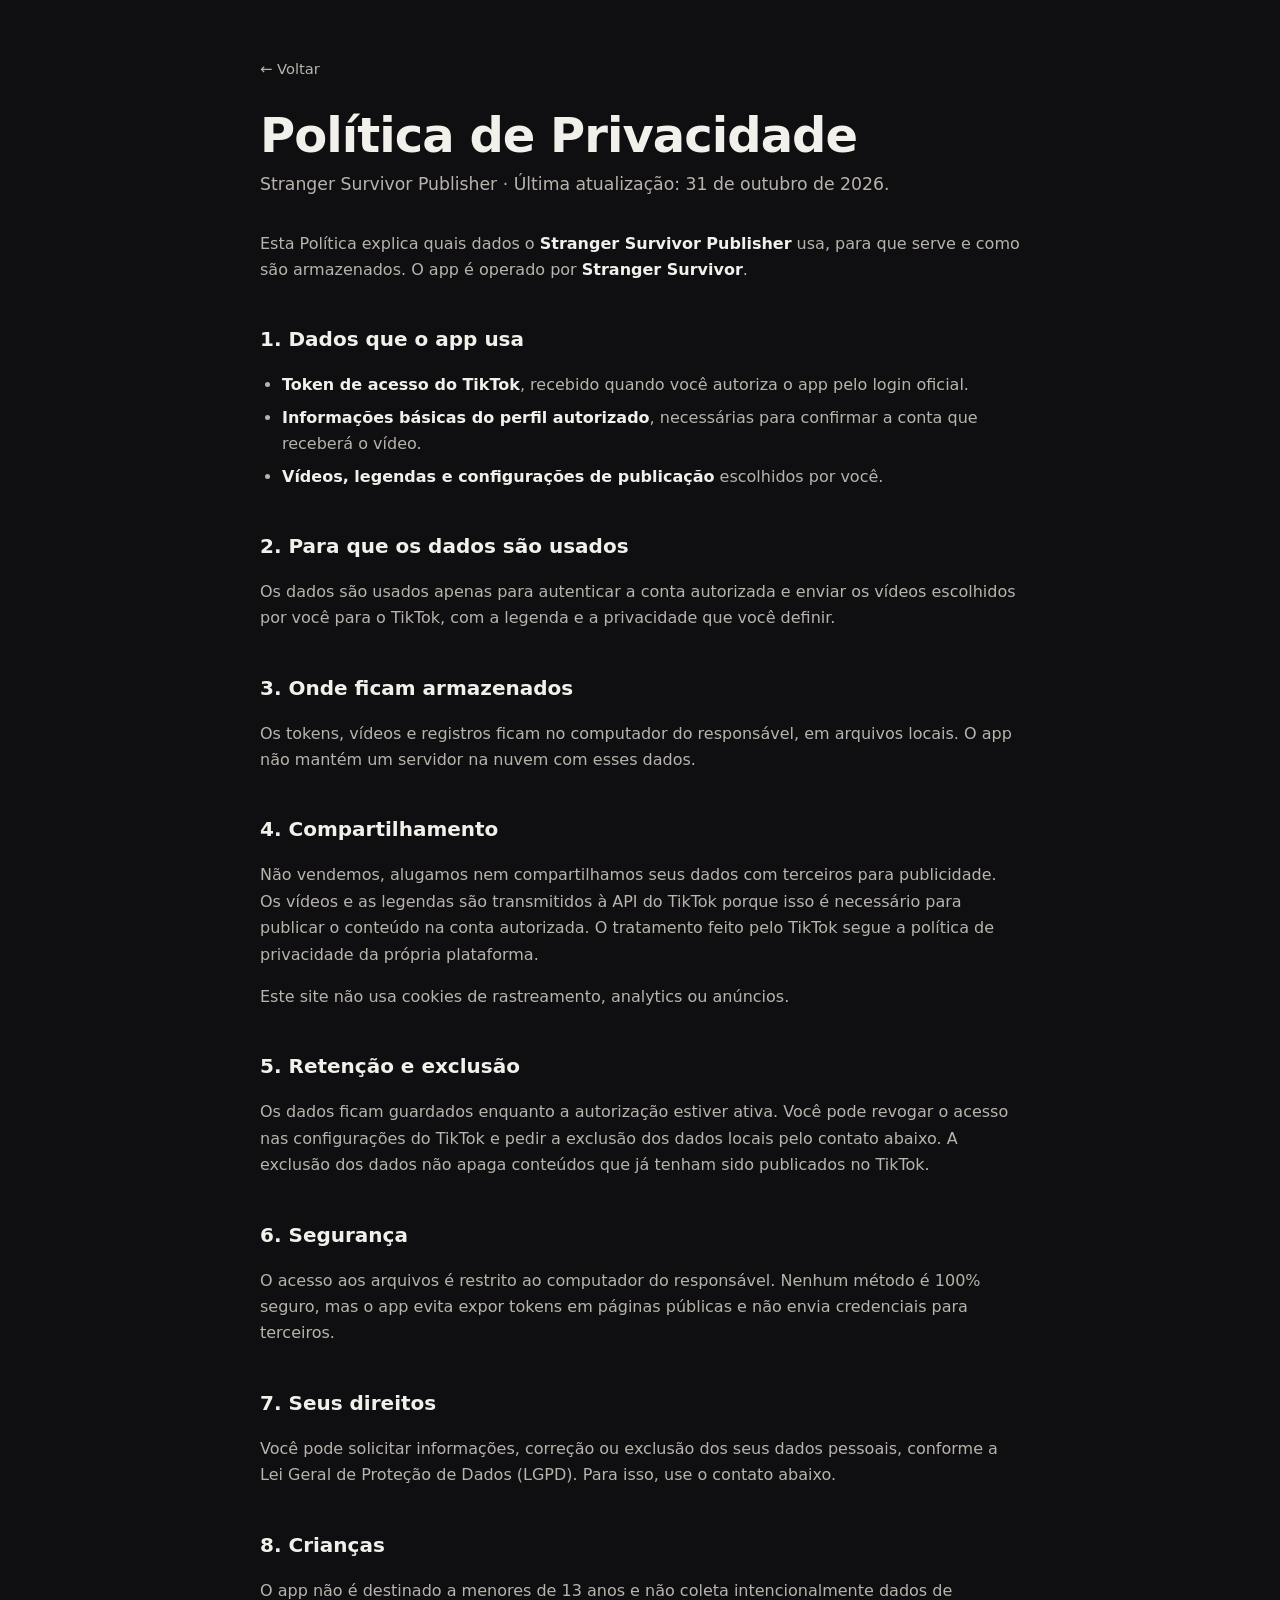
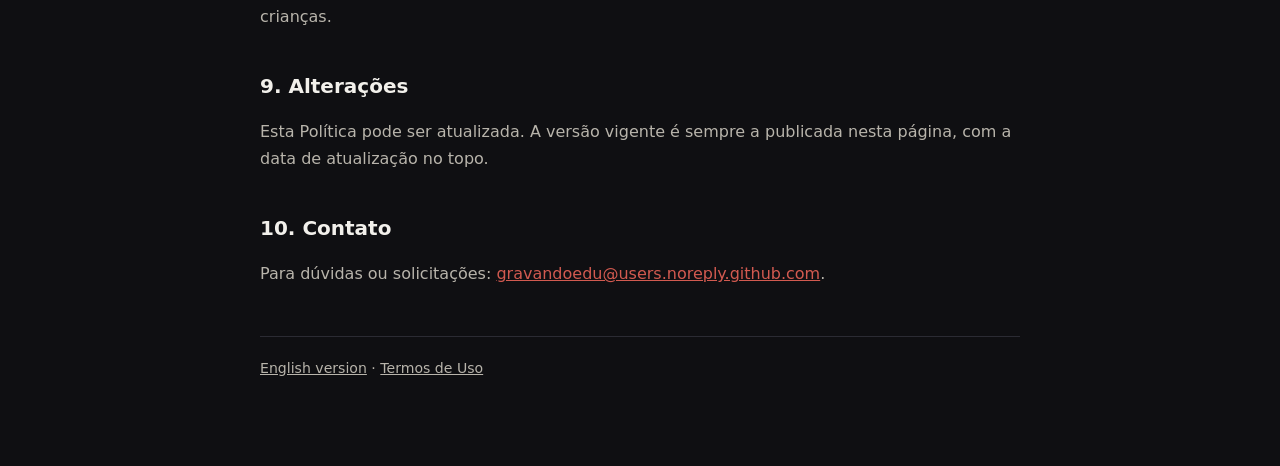
==== privacidade.html @ b1116c4d "site do app do TikTok" ====
<!doctype html>
<html lang="pt-BR">
<head>
  <meta charset="utf-8">
  <meta name="viewport" content="width=device-width, initial-scale=1">
  <meta name="description" content="Política de Privacidade do Stranger Survivor Publisher.">
  <title>Política de Privacidade — Stranger Survivor Publisher</title>
  <link rel="stylesheet" href="styles.css">
</head>
<body>
  <main>
    <a class="voltar" href="index.html">← Voltar</a>
    <h1>Política de Privacidade</h1>
    <p class="tagline">Stranger Survivor Publisher · Última atualização: 31 de outubro de 2026.</p>

    <p>
      Esta Política explica quais dados o <strong>Stranger Survivor Publisher</strong> usa, para que serve e como são
      armazenados. O app é operado por <strong>Stranger Survivor</strong>.
    </p>

    <h2>1. Dados que o app usa</h2>
    <ul>
      <li><strong>Token de acesso do TikTok</strong>, recebido quando você autoriza o app pelo login oficial.</li>
      <li><strong>Informações básicas do perfil autorizado</strong>, necessárias para confirmar a conta que receberá o vídeo.</li>
      <li><strong>Vídeos, legendas e configurações de publicação</strong> escolhidos por você.</li>
    </ul>

    <h2>2. Para que os dados são usados</h2>
    <p>
      Os dados são usados apenas para autenticar a conta autorizada e enviar os vídeos escolhidos por você
      para o TikTok, com a legenda e a privacidade que você definir.
    </p>

    <h2>3. Onde ficam armazenados</h2>
    <p>
      Os tokens, vídeos e registros ficam no computador do responsável, em arquivos locais. O app não mantém
      um servidor na nuvem com esses dados.
    </p>

    <h2>4. Compartilhamento</h2>
    <p>
      Não vendemos, alugamos nem compartilhamos seus dados com terceiros para publicidade. Os vídeos e as
      legendas são transmitidos à API do TikTok porque isso é necessário para publicar o conteúdo na conta
      autorizada. O tratamento feito pelo TikTok segue a política de privacidade da própria plataforma.
    </p>
    <p>
      Este site não usa cookies de rastreamento, analytics ou anúncios.
    </p>

    <h2>5. Retenção e exclusão</h2>
    <p>
      Os dados ficam guardados enquanto a autorização estiver ativa. Você pode revogar o acesso nas
      configurações do TikTok e pedir a exclusão dos dados locais pelo contato abaixo. A exclusão dos dados
      não apaga conteúdos que já tenham sido publicados no TikTok.
    </p>

    <h2>6. Segurança</h2>
    <p>
      O acesso aos arquivos é restrito ao computador do responsável. Nenhum método é 100% seguro, mas o app
      evita expor tokens em páginas públicas e não envia credenciais para terceiros.
    </p>

    <h2>7. Seus direitos</h2>
    <p>
      Você pode solicitar informações, correção ou exclusão dos seus dados pessoais, conforme a Lei Geral de
      Proteção de Dados (LGPD). Para isso, use o contato abaixo.
    </p>

    <h2>8. Crianças</h2>
    <p>
      O app não é destinado a menores de 13 anos e não coleta intencionalmente dados de crianças.
    </p>

    <h2>9. Alterações</h2>
    <p>
      Esta Política pode ser atualizada. A versão vigente é sempre a publicada nesta página, com a data de
      atualização no topo.
    </p>

    <h2>10. Contato</h2>
    <p>
      Para dúvidas ou solicitações: <a href="mailto:gravandoedu@users.noreply.github.com">gravandoedu@users.noreply.github.com</a>.
    </p>

    <p class="rodape">
      <a href="privacy.html" hreflang="en">English version</a> ·
      <a href="termos.html">Termos de Uso</a>
    </p>
  </main>
</body>
</html>
---- styles.css ----
:root {
  color-scheme: dark;
  --fundo: #0f0f12;
  --painel: #18181d;
  --borda: #2b2b33;
  --texto: #f2f0eb;
  --suave: #b8b4ab;
  --acento: #a8322a;
  --acento-claro: #d25a50;
}

* {
  box-sizing: border-box;
}

body {
  margin: 0;
  background: var(--fundo);
  color: var(--texto);
  font-family: system-ui, -apple-system, "Segoe UI", Roboto, Arial, sans-serif;
  line-height: 1.65;
}

main {
  width: min(760px, 100% - 40px);
  margin: 0 auto;
  padding: 56px 0 72px;
}

.voltar {
  display: inline-block;
  margin-bottom: 28px;
  color: var(--suave);
  font-size: 0.92rem;
  text-decoration: none;
}

.voltar:hover {
  color: var(--texto);
}

h1 {
  margin: 0 0 8px;
  font-size: clamp(2rem, 6vw, 3rem);
  line-height: 1.1;
  letter-spacing: -0.02em;
}

h2 {
  margin: 40px 0 10px;
  font-size: 1.25rem;
  color: var(--texto);
}

p,
li {
  color: var(--suave);
}

strong {
  color: var(--texto);
}

a {
  color: var(--acento-claro);
}

a:hover {
  color: var(--texto);
}

a:focus-visible {
  outline: 2px solid var(--acento-claro);
  outline-offset: 3px;
}

.tagline {
  margin: 0 0 32px;
  color: var(--suave);
  font-size: 1.08rem;
}

.cartao {
  margin: 24px 0;
  padding: 24px;
  border: 1px solid var(--borda);
  border-radius: 14px;
  background: var(--painel);
}

.cartao h2 {
  margin-top: 0;
}

.acoes {
  display: flex;
  flex-wrap: wrap;
  gap: 12px;
  margin-top: 28px;
}

.botao {
  display: inline-block;
  padding: 12px 18px;
  border: 1px solid var(--acento);
  border-radius: 10px;
  background: var(--acento);
  color: #fff;
  font-weight: 600;
  text-decoration: none;
}

.botao:hover {
  background: var(--acento-claro);
  border-color: var(--acento-claro);
  color: #fff;
}

.botao.secundario {
  background: transparent;
  border-color: var(--borda);
  color: var(--texto);
}

.botao.secundario:hover {
  border-color: var(--acento-claro);
}

ul {
  padding-left: 22px;
}

li + li {
  margin-top: 6px;
}

.rodape {
  margin-top: 48px;
  padding-top: 20px;
  border-top: 1px solid var(--borda);
  color: var(--suave);
  font-size: 0.88rem;
}

.rodape a {
  color: var(--suave);
}

.idiomas {
  display: flex;
  gap: 14px;
  margin-top: 10px;
  font-size: 0.9rem;
}

code {
  padding: 2px 6px;
  border: 1px solid var(--borda);
  border-radius: 6px;
  background: #111114;
  color: var(--texto);
  font-size: 0.9em;
}
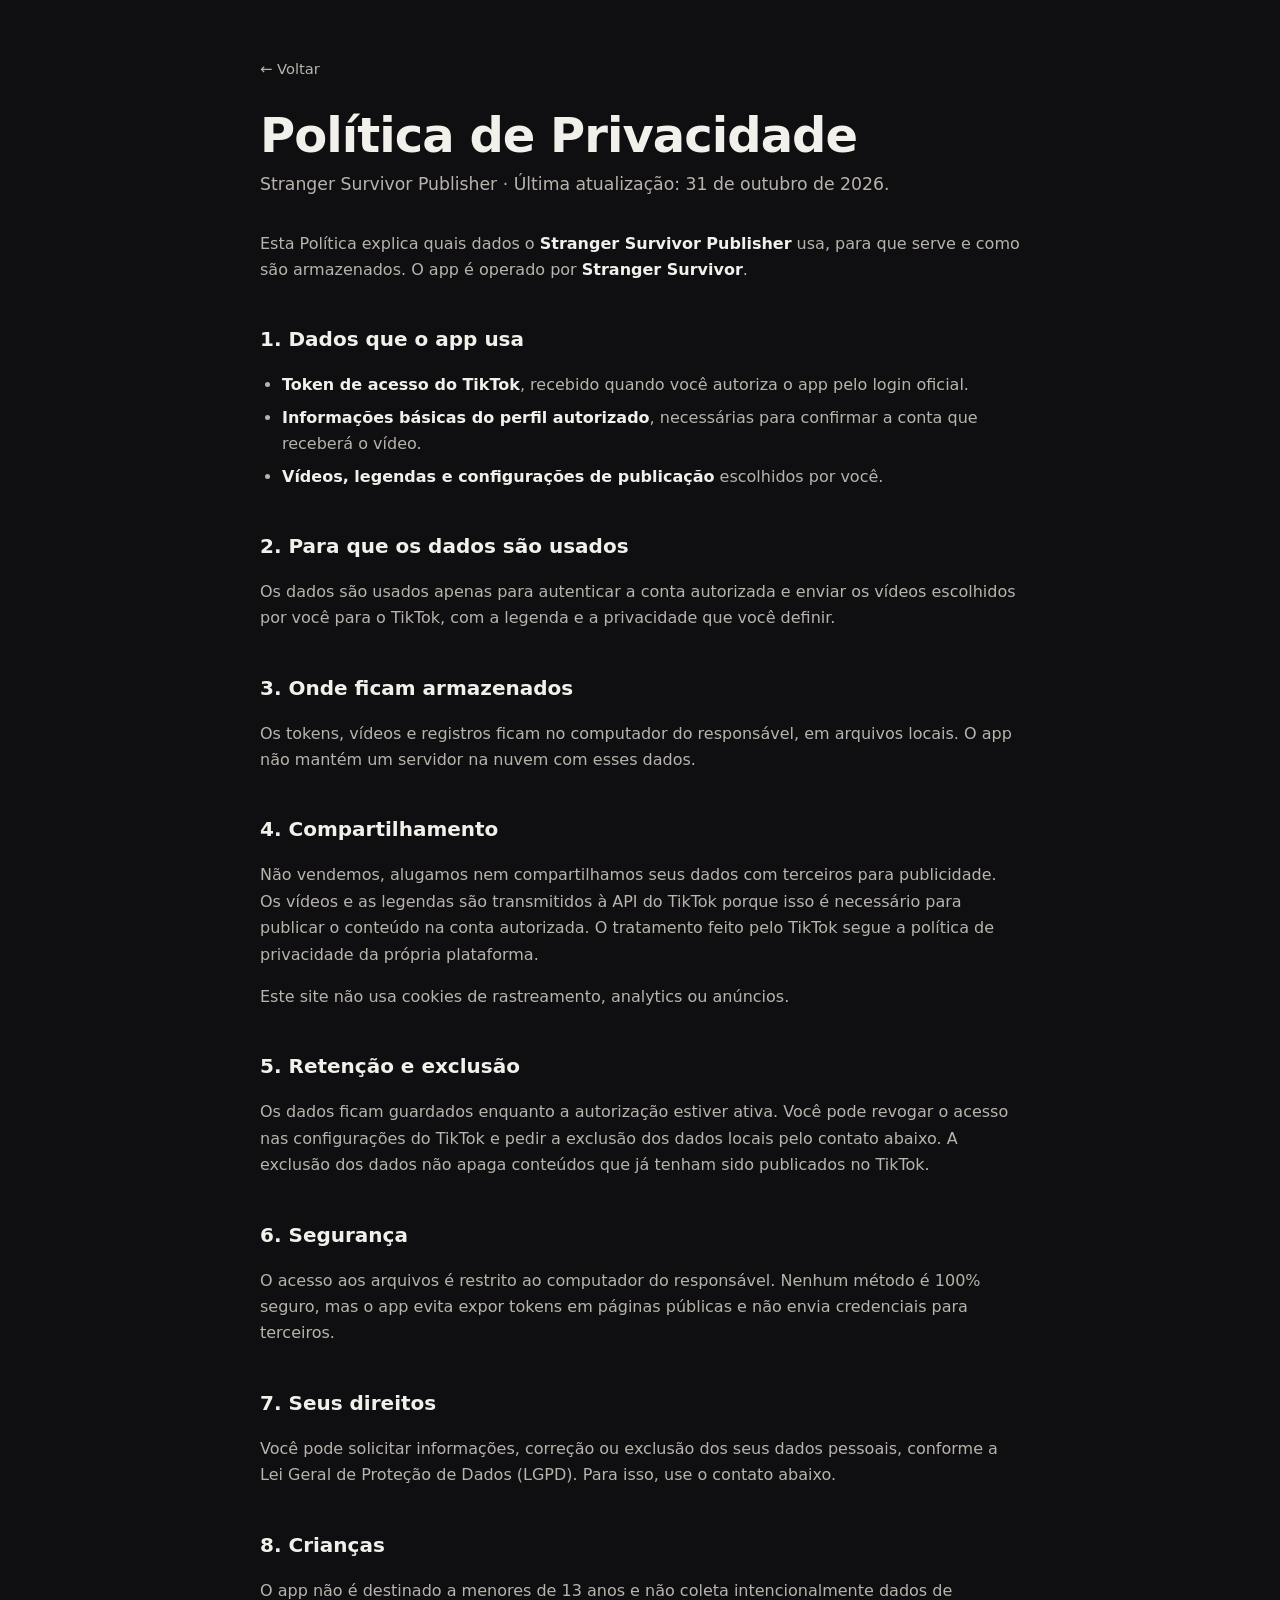
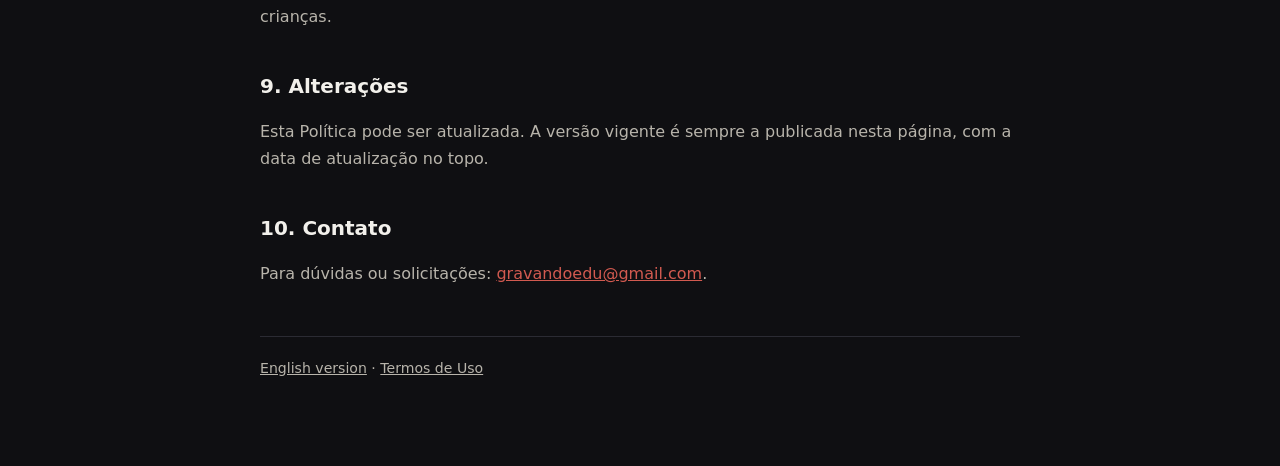
==== commit 6bef8be5: "atualiza contato e deploy do Pages" ====
--- a/privacidade.html
+++ b/privacidade.html
@@ -79,7 +79,7 @@
 
     <h2>10. Contato</h2>
     <p>
-      Para dúvidas ou solicitações: <a href="mailto:gravandoedu@users.noreply.github.com">gravandoedu@users.noreply.github.com</a>.
+      Para dúvidas ou solicitações: <a href="mailto:gravandoedu@gmail.com">gravandoedu@gmail.com</a>.
     </p>
 
     <p class="rodape">
